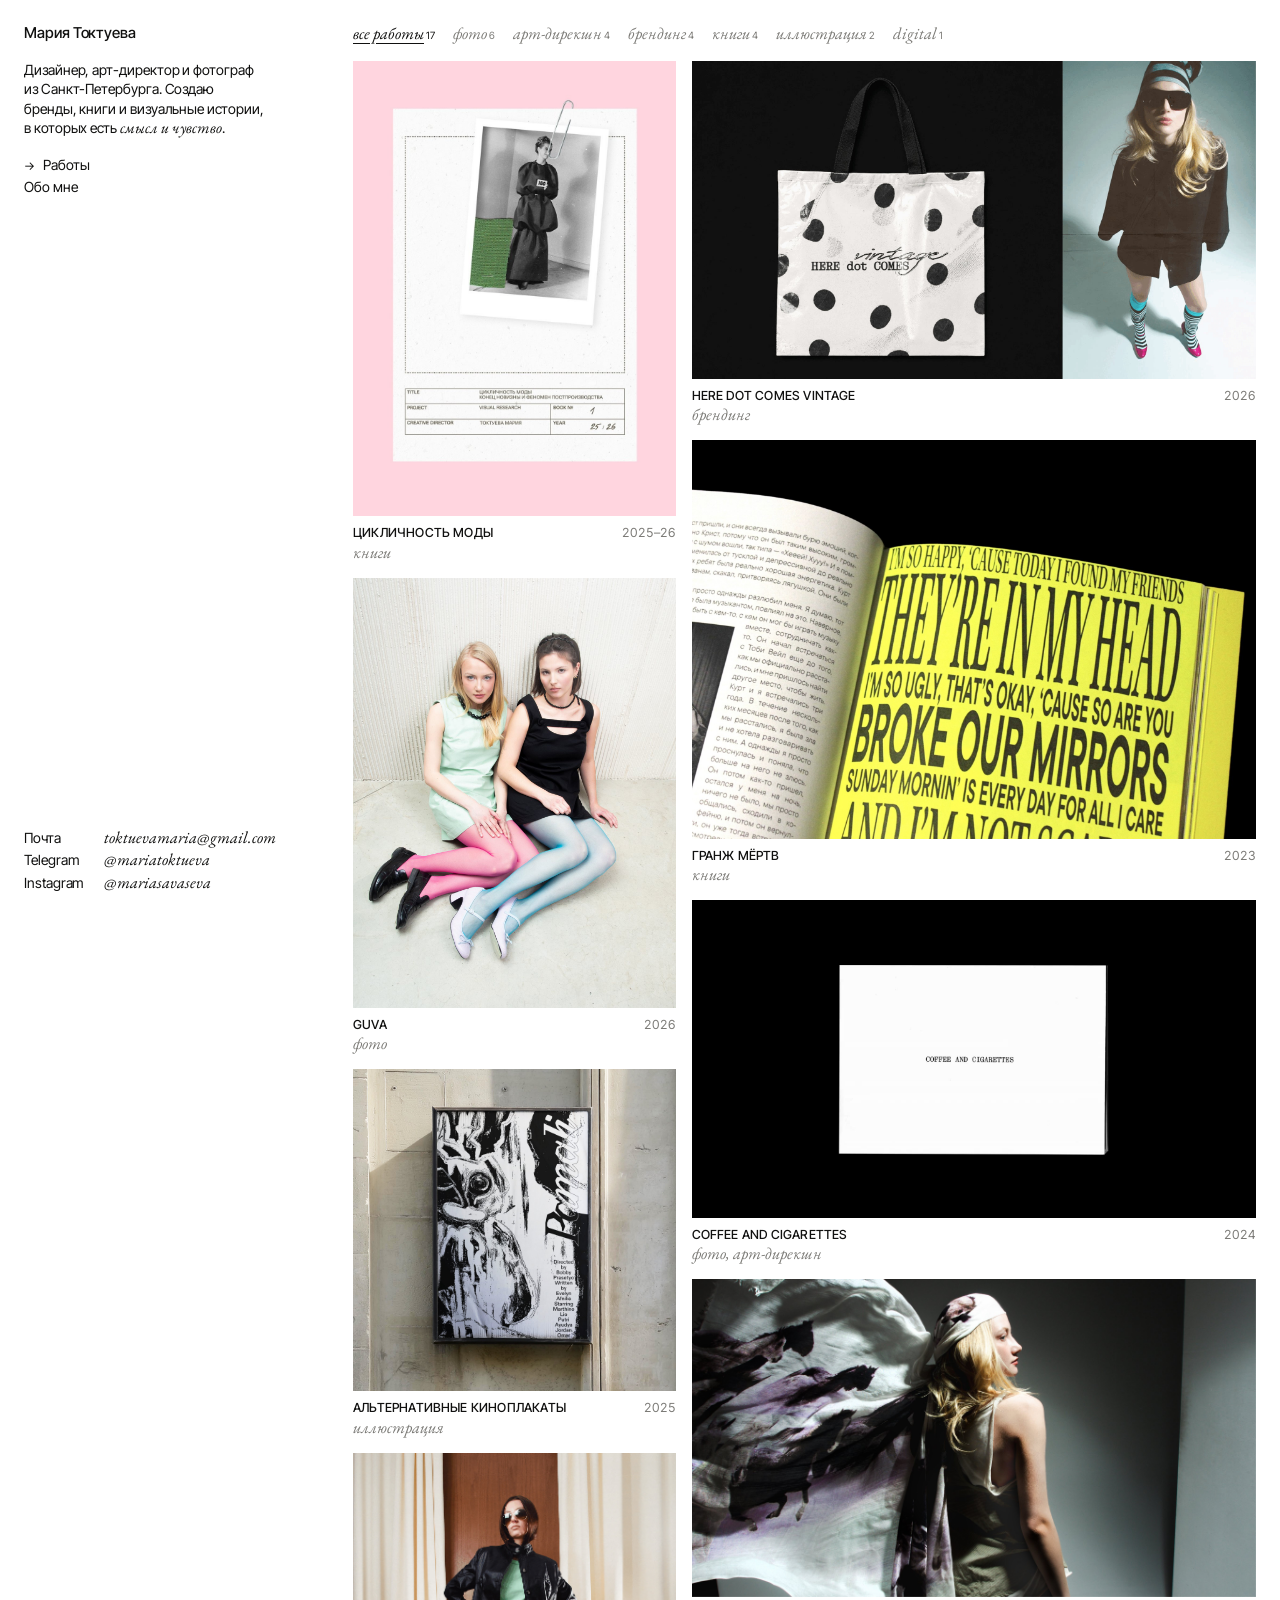
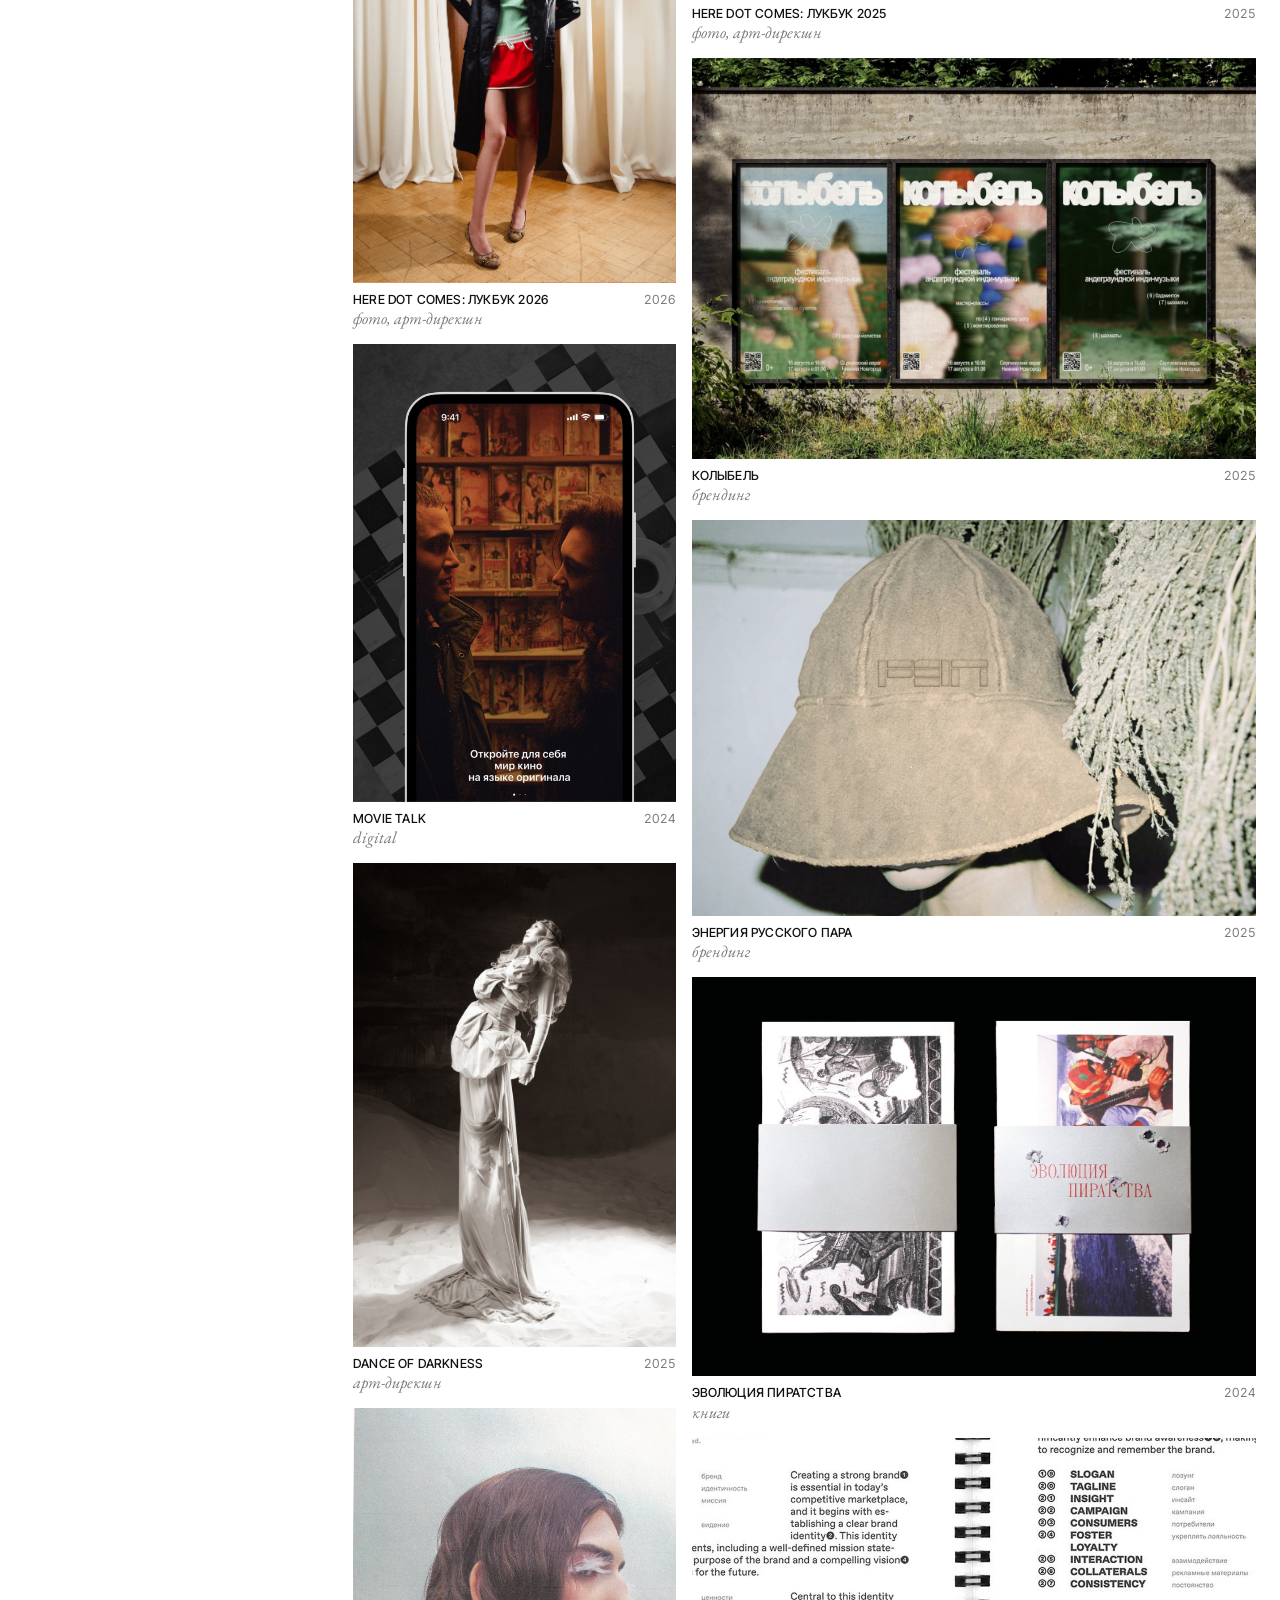
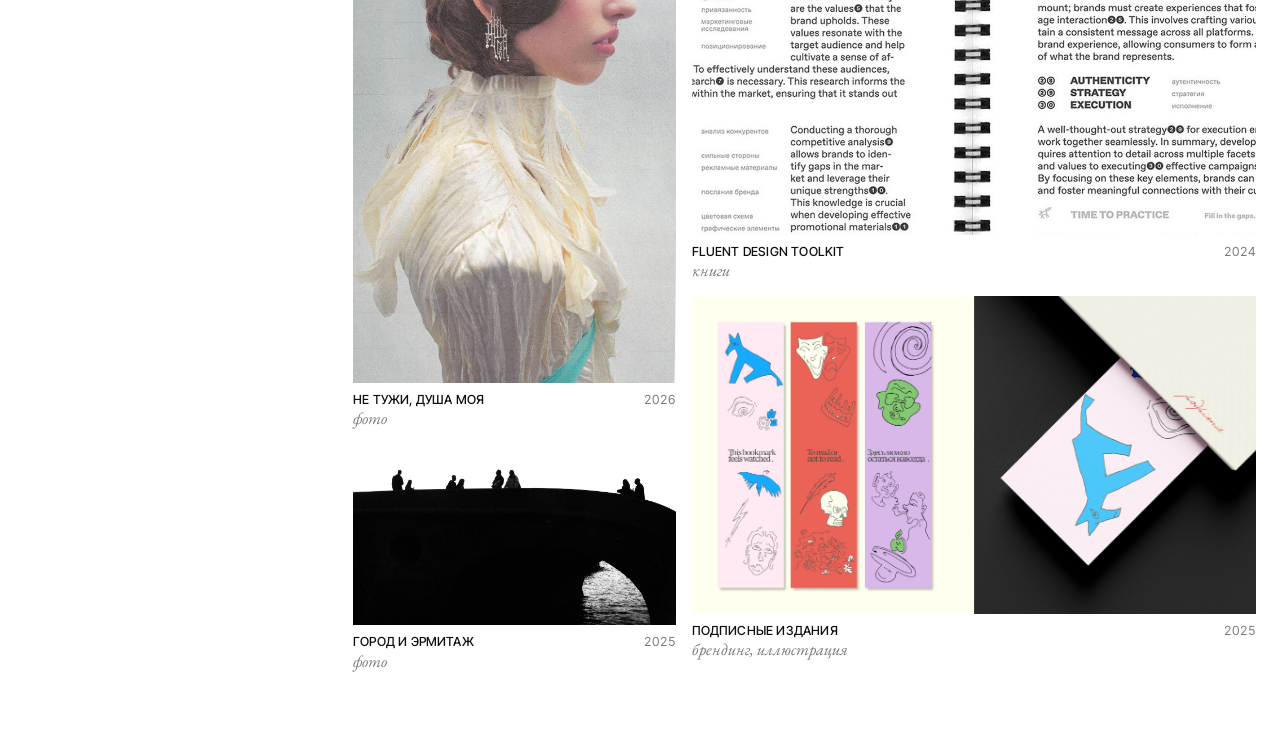
==== index.html @ 739973c0 "Портфолио: первая версия сайта Co-Authored-By: Claude Opus 5.5 <noreply@anthropic.com> Claude-Sessio" ====
<!doctype html>
<html lang="ru">
<head>
<meta charset="utf-8">
<meta name="viewport" content="width=device-width,initial-scale=1,viewport-fit=cover">
<title>Мария Токтуева</title>
<meta name="description" content="Мария Токтуева — графический дизайнер из Санкт-Петербурга. Айдентика, вёрстка книг, арт-дирекшн съёмок и фотография.">
<meta property="og:type" content="website">
<meta property="og:title" content="Мария Токтуева — графический дизайнер">
<meta property="og:description" content="Мария Токтуева — графический дизайнер из Санкт-Петербурга. Айдентика, вёрстка книг, арт-дирекшн съёмок и фотография.">
<meta property="og:image" content="https://toktuevamaria.github.io/og.jpg">
<meta name="twitter:card" content="summary_large_image">
<link rel="icon" href="favicon.svg" type="image/svg+xml">
<link rel="stylesheet" href="styles.css">
</head>
<body>
<div class="wrap" id="app"></div>
<div class="lb" id="lb" hidden role="dialog" aria-modal="true" aria-label="Просмотр изображения">
  <div class="lb-bar"><span class="it muted" id="lb-count"></span><button type="button" id="lb-close">Закрыть</button></div>
  <div class="lb-stage">
    <button type="button" class="nav-btn prev" id="lb-prev" aria-label="Предыдущее изображение">←</button>
    <div id="lb-img"></div>
    <button type="button" class="nav-btn next" id="lb-next" aria-label="Следующее изображение">→</button>
  </div>
</div>
<script src="data/projects.js"></script>
<script src="data/about.js"></script>
<script src="data/layout.js"></script>
<script src="app.js"></script>
</body>
</html>
---- styles.css ----
/* Шрифты */
@font-face{font-family:"Inter Tight";src:url(fonts/InterTight.woff) format("woff");font-weight:100 900;font-style:normal;font-display:swap}
@font-face{font-family:"EB Garamond";src:url(fonts/EBGaramond-Italic.woff) format("woff");font-weight:400 800;font-style:italic;font-display:swap}
[hidden]{display:none!important}

/* Three columns. Left = full-height sticky column: name, bio, nav at the top, contacts at the bottom. Centre + right = all projects with filters.
   About page holds the photo, full bio, directions, education, tools and CV. Light-only by design: white page like the references. */
:root{
  --bg:#ffffff;
  --fg:#111110;
  --muted:#7b7a76;
  --line:#e6e5e1;
  --ph-photo:#ecebe7;
  --ph-design:#e9eaeb;
  --ph-ink:#a9a8a3;
  --sans:"Inter Tight", "Helvetica Neue", Arial, system-ui, sans-serif;
  --serif:"EB Garamond", Georgia, "Times New Roman", serif;
  --t-body:14px;
  --t-label:16.5px;
  --t-title:40px;
  --gap:16px;
  color-scheme: light;
}
*{box-sizing:border-box}
@media (prefers-reduced-motion:reduce){*{transition:none!important}}
body{background:var(--bg);color:var(--fg);font-family:var(--sans);font-size:var(--t-body);line-height:1.38;letter-spacing:-.005em;
  padding-left:max(16px, env(safe-area-inset-left, 0px));padding-right:max(16px, env(safe-area-inset-right, 0px));padding-block:16px 64px}
a{color:inherit;text-decoration:none}
a:focus-visible,button:focus-visible{outline:2px solid var(--fg);outline-offset:3px}
p{margin:0}
.it{font-family:var(--serif);font-style:italic;font-weight:400;font-size:var(--t-label);letter-spacing:0;line-height:1.15}
.muted{color:var(--muted)}
.lab{display:block;margin-bottom:5px}
ul.plain{list-style:none;margin:0;padding:0;display:flex;flex-direction:column;gap:1px}
.todo{color:var(--muted)}
.wrap{max-width:1680px;margin:0 auto}

/* ---------- placeholder image ---------- */
.ph{position:relative;width:100%;max-width:100%;background:var(--ph-photo);display:grid;place-items:center;overflow:hidden}
.ph.d{background:var(--ph-design)}
.ph span{font-family:var(--serif);font-style:italic;font-size:15px;color:var(--ph-ink);text-align:center;padding:8px}

/* ---------- shared pieces ---------- */
.contacts{display:flex;flex-direction:column;gap:3px}
.contacts .row{display:flex;gap:8px;align-items:baseline;flex-wrap:wrap}
.contacts .k{width:72px;flex:none}
.contacts a:hover .it{text-decoration:underline;text-underline-offset:3px;text-decoration-thickness:1px}
.nav{display:flex;flex-direction:column;gap:2px}
.nav a{display:flex;gap:8px;align-items:baseline;width:max-content}
.nav a[aria-current=page]::before{content:"→";font-size:12px}
.nav a:not([aria-current=page]):hover{color:var(--muted)}
.proto{font-size:12px;color:var(--muted);max-width:30ch}

.filters{display:flex;flex-wrap:wrap;gap:4px 18px;margin:0 0 18px;padding:0;list-style:none}
.filters button{font:inherit;background:none;border:0;padding:0;color:var(--muted);cursor:pointer;display:inline-flex;align-items:baseline;gap:2px}
.filters sup{font-family:var(--sans);font-size:10px;vertical-align:super;line-height:0}
.filters button:hover,.filters button[aria-pressed=true]{color:var(--fg)}
.filters button[aria-pressed=true] .it{text-decoration:underline;text-underline-offset:4px;text-decoration-thickness:1px}

.cols{display:grid;grid-template-columns:repeat(var(--n,2),minmax(0,1fr));gap:var(--gap)}
.col{display:flex;flex-direction:column;gap:var(--gap);min-width:0}
.cols.va{grid-template-columns:minmax(0,4fr) minmax(0,7fr)}
.cols.va .img{object-fit:cover}
.lay{display:flex;flex-wrap:wrap;align-items:baseline;gap:4px 14px;margin:0 0 14px;font-size:12px}
.lay button{font:inherit;background:none;border:0;padding:0;color:var(--muted);cursor:pointer}
.lay button[aria-pressed="true"]{color:var(--fg);text-decoration:underline;text-underline-offset:3px}
.card{display:block;min-width:0}
.card .ph{transition:opacity .25s}
.card:hover .ph{opacity:.82}
.cap{display:flex;justify-content:space-between;gap:12px;margin-top:8px;align-items:baseline}
.cap .t{font-size:12.5px;font-weight:500;text-transform:uppercase;letter-spacing:.015em}
.cap .y{font-size:12.5px;color:var(--muted);font-variant-numeric:tabular-nums}
.card .m{display:block;color:var(--muted);margin-top:1px}

/* ---------- layout A ---------- */
.frame{display:grid;grid-template-columns:minmax(240px,1fr) minmax(0,3fr);gap:var(--gap) 28px}
.side{position:sticky;top:calc(16px + env(safe-area-inset-top, 0px));align-self:start;
  height:calc(100vh - 32px - env(safe-area-inset-top, 0px) - env(safe-area-inset-bottom, 0px));
  display:flex;flex-direction:column;justify-content:space-between;gap:28px;min-width:0;overflow-y:auto;scrollbar-width:none}
.side::-webkit-scrollbar{display:none}
.side .blk{display:flex;flex-direction:column;gap:18px}
.side .name{font-size:15px;font-weight:500;line-height:1.2}
.side .bio{max-width:30ch}
.side .bio .it{font-size:1.14em}
.cv{display:inline-flex;gap:8px;align-items:baseline;padding:8px 16px;border:1px solid var(--fg);border-radius:999px;width:max-content;margin-top:8px}
.cv:hover{background:var(--fg);color:var(--bg)}
.content{min-width:0}

/* ---------- project page (both layouts) ---------- */
.p-head{display:flex;flex-direction:column;gap:18px}
.back{display:inline-flex;gap:6px;width:max-content}
.back:hover{color:var(--muted)}
.p-title{font-size:var(--t-title);line-height:1;letter-spacing:-.03em;font-weight:400;margin:0;text-wrap:balance}
.meta{display:grid;grid-template-columns:minmax(72px,max-content) 1fr;gap:3px 8px;margin:0}
.meta dt{color:var(--muted)}
.meta dd{margin:0}
.p-text{display:flex;flex-direction:column;gap:10px;max-width:34ch}
.gallery{display:grid;grid-template-columns:repeat(2,minmax(0,1fr));gap:var(--gap)}
.gallery .full{grid-column:1/-1}
.gallery button{all:unset;cursor:zoom-in;display:block;min-width:0}
.gallery button:focus-visible{outline:2px solid var(--fg);outline-offset:3px}
.step{grid-column:1/-1;display:grid;grid-template-columns:minmax(0,1fr) minmax(0,1fr);gap:var(--gap);padding-block:26px 6px;border-top:1px solid var(--line);margin-top:10px}
.step h3{margin:0;font-weight:400}
.step p{max-width:52ch}
.pager{display:flex;justify-content:space-between;gap:16px;margin-top:48px;padding-top:14px;border-top:1px solid var(--line)}
.pager a{display:flex;flex-direction:column;gap:2px;min-width:0}
.pager a:last-child{text-align:right;align-items:flex-end}
.pager a:hover .t{color:var(--muted)}
.pager .t{font-size:12.5px;font-weight:500;text-transform:uppercase;letter-spacing:.015em}
.p-foot{color:var(--muted);font-variant-numeric:tabular-nums}

/* ---------- real media ---------- */
.card .img{display:block;width:100%;height:auto;max-width:100%;background:var(--ph-photo)}
.card:hover .img{opacity:.82}
.card .img{transition:opacity .25s}
.media{display:block;width:100%;height:auto;max-width:100%;background:#000}
.p-sub{margin-top:-8px;max-width:28ch}
.toc{grid-column:1/-1;display:grid;grid-template-columns:minmax(0,1fr) minmax(0,1fr);gap:var(--gap);padding-block:34px 30px}
.toc ol{list-style:none;margin:0;padding:0;display:grid;grid-template-columns:3.2em 1fr;gap:3px 10px;font-family:var(--serif);font-size:17px;line-height:1.25}
.toc .n{color:var(--muted);font-variant-numeric:oldstyle-nums}
.toc .ch{font-family:var(--sans);font-size:14px;font-weight:500;text-transform:uppercase;letter-spacing:.015em;padding-top:10px}
.toc .ch.first{padding-top:0}
.toc .n.ch{color:var(--fg)}
.lb-media{display:block;width:100%;height:auto}
@media (max-width:900px){.toc{grid-template-columns:1fr}}

/* ---------- project page, Varvara-style: header on top, free composition on a 12-col grid ---------- */
html{overflow-x:clip}
.ptop{display:flex;justify-content:space-between;align-items:baseline;gap:16px 28px;flex-wrap:wrap}
.ptop .l,.ptop .r{display:flex;gap:6px 22px;align-items:baseline;flex-wrap:wrap}
.ptop .name{font-weight:500}
.ptop a:hover{color:var(--muted)}
.phead{display:grid;grid-template-columns:repeat(12,minmax(0,1fr));gap:28px var(--gap);margin:clamp(48px,8vw,120px) 0 clamp(40px,6vw,88px)}
.phead .ttl{grid-column:1/span 5;display:flex;flex-direction:column;gap:14px}
.phead h1{font-size:clamp(34px,4.4vw,64px);line-height:.95;letter-spacing:-.035em;font-weight:400;margin:0;text-wrap:balance}
.phead .sub{font-size:clamp(17px,1.5vw,21px);max-width:24ch}
.phead .meta{margin-top:10px}
.phead .desc{grid-column:7/span 5;display:flex;flex-direction:column;gap:12px;font-size:16px;line-height:1.42;max-width:46ch}
.comp{--rg:var(--gap);display:grid;grid-template-columns:repeat(12,minmax(0,1fr));column-gap:var(--gap);row-gap:var(--rg);align-items:start}
.comp > *{min-width:0}
.comp .tight{margin-top:calc(28px - var(--rg))}
.comp .end{align-self:end}
.comp .center{align-self:center}
.comp button{all:unset;cursor:zoom-in;display:block;min-width:0}
.comp button:focus-visible{outline:2px solid var(--fg);outline-offset:3px}
.paper .media{background:var(--bg);box-shadow:0 0 0 1px rgba(17,17,16,.07),0 26px 50px -30px rgba(17,17,16,.45)}
.bleed{grid-column:1/-1;width:100vw;margin-left:calc(50% - 50vw)}
.comp .ctoc{display:grid;grid-template-columns:repeat(12,minmax(0,1fr));column-gap:var(--gap);padding-block:clamp(40px,6vw,88px) clamp(24px,3vw,40px)}
.comp .ctoc .lab2{grid-column:1/span 4;display:flex;flex-direction:column;gap:4px}
.comp .ctoc ol{grid-column:5/span 7}
.quote,.chap{padding-block:clamp(48px,7vw,110px) clamp(24px,3vw,40px)}
.comp .ctoc ol{list-style:none;margin:0;padding:0;display:grid;grid-template-columns:3.4em 1fr;gap:3px 10px;font-family:var(--serif);font-size:17px;line-height:1.25}
.quote{grid-column:1/-1;margin:0;font-size:clamp(30px,5vw,80px);line-height:1;letter-spacing:-.035em;font-weight:400;text-wrap:balance}
.quote .it{font-size:1.06em;letter-spacing:-.01em}
.quote .quote-src{display:block;margin-top:18px;font-size:clamp(16px,1.4vw,20px);letter-spacing:0;color:var(--muted)}
.chap{grid-column:1/-1;display:grid;grid-template-columns:repeat(12,minmax(0,1fr));column-gap:var(--gap);row-gap:10px;align-items:baseline}
.chap::before{content:"";grid-column:1/-1;border-top:1px solid var(--line);margin-bottom:6px}
.chap .num{grid-column:1/span 2;font-size:clamp(28px,3vw,44px);line-height:1}
.chap h2{grid-column:3/span 6;margin:0;font-size:clamp(22px,2.2vw,34px);line-height:1.05;letter-spacing:-.025em;font-weight:400;text-wrap:balance}
.chap .subs{grid-column:10/span 3;color:var(--muted)}
.chap.plain h2{grid-column:1/span 6}
.chap .ctext{grid-column:7/span 5;display:flex;flex-direction:column;gap:10px;font-size:16px;line-height:1.42;letter-spacing:-.005em;max-width:46ch}
.flip{grid-column:1/-1;display:flex;flex-direction:column;gap:12px;outline:none}
.flip-stage{position:relative;background:var(--ph-photo);display:grid;place-items:center;padding:clamp(16px,4vw,56px);user-select:none}
.flip-stage img{display:block;width:auto;height:auto;max-width:100%;max-height:min(78vh,1000px);box-shadow:0 1px 0 rgba(17,17,16,.06),0 22px 44px -26px rgba(17,17,16,.5)}
.flip-hit{position:absolute;top:0;bottom:0;width:50%;background:none;border:0;padding:0;cursor:pointer}
.flip-hit.prev{left:0;cursor:w-resize}.flip-hit.next{right:0;cursor:e-resize}
.flip-hit:focus-visible{outline:2px solid var(--fg);outline-offset:-4px}
.flip-bar{display:flex;justify-content:space-between;align-items:baseline;gap:16px}
.flip-bar .arrows{display:flex;gap:18px}
.flip-bar button{font:inherit;background:none;border:0;padding:0;cursor:pointer;color:var(--fg)}
.flip-bar button:disabled{color:var(--muted);cursor:default}
.flip-count{font-variant-numeric:tabular-nums;color:var(--muted)}
.flip-strip{display:flex;gap:8px;overflow-x:auto;padding-bottom:6px;scrollbar-width:thin}
.flip-strip button{flex:none;width:auto;background:none;border:0;padding:0;cursor:pointer;display:flex;flex-direction:column;gap:4px;color:var(--muted);text-align:left}
.flip-strip img{display:block;height:clamp(70px,7vw,100px);width:auto;opacity:.55;transition:opacity .2s;outline:1px solid var(--line)}
.flip-strip button:hover img,.flip-strip button[aria-current=true] img{opacity:1}
.flip-strip button[aria-current=true]{color:var(--fg)}
.flip-strip button[aria-current=true] img{outline:1px solid var(--fg)}
.flip-strip span{font-size:12px;font-variant-numeric:tabular-nums}
:root{--spread-bg:#0c0c0c}
.spread{background:var(--spread-bg);aspect-ratio:1800/1270;display:grid;place-items:center}
.spread > button{width:80%}
.vswitch{position:fixed;right:calc(16px + env(safe-area-inset-right, 0px));bottom:calc(16px + env(safe-area-inset-bottom, 0px));z-index:40;display:flex;gap:2px;padding:3px;background:var(--fg);border-radius:999px;box-shadow:0 4px 18px rgba(0,0,0,.14)}
.vswitch button{font:inherit;font-size:12.5px;border:0;background:none;color:var(--bg);padding:6px 12px;border-radius:999px;cursor:pointer;opacity:.65}
.vswitch button[aria-pressed=true]{background:var(--bg);color:var(--fg);opacity:1}
.pp{grid-column:1/-1;display:grid;grid-template-columns:5fr 7fr;gap:var(--gap)}
.pp > div{min-width:0}
@media (min-width:761px){
  .pp .mk{position:relative;overflow:hidden}
  .pp .mk > button{position:absolute;inset:0}
  .pp .mk .media{height:100%;aspect-ratio:auto!important;object-fit:cover}
}
@media (max-width:760px){.pp{grid-template-columns:1fr}}
.erow{grid-column:1/-1;display:flex;gap:var(--gap);align-items:flex-start}
.erow > div{min-width:0}
.erow.join{gap:0}
@media (max-width:760px){.erow{flex-direction:column}.erow > div{flex:none!important;width:100%}.erow.join{flex-direction:row}.erow.join > div{flex:1 1 0!important;width:auto}}
.scr{grid-column:1/-1;display:grid;grid-template-columns:repeat(var(--c,5),minmax(0,1fr));gap:var(--gap)}
.scr .media{background:transparent}
.vs{grid-column:1/-1;display:grid;grid-template-columns:minmax(0,1fr) minmax(0,2fr);gap:var(--gap);align-items:center}
.vs.r{grid-template-columns:minmax(0,2fr) minmax(0,1fr)}.vs.r .vs-v{order:2}
.vs-g{display:flex;flex-wrap:wrap;justify-content:center;gap:var(--gap)}.vs-g > div{width:calc((100% - 2*var(--gap))/3)}
.vs.v4{grid-template-columns:minmax(0,3fr) minmax(0,4fr)}.vs.v4.r{grid-template-columns:minmax(0,4fr) minmax(0,3fr)}.vs-g.n4 > div{width:calc((100% - var(--gap))/2)}
.vs .media,.phone .media{background:transparent}
.vs.hd{border-top:1px solid var(--line);padding-top:16px;margin-top:clamp(48px,7vw,110px)}
.vs-r{display:flex;flex-direction:column;justify-content:space-between;gap:28px;min-width:0;align-self:stretch}
.vs-t h2{margin:0 0 14px;font-size:clamp(22px,2.2vw,34px);line-height:1.05;letter-spacing:-.025em;font-weight:400}
.vs-t .ctext{display:flex;flex-direction:column;gap:10px;font-size:16px;line-height:1.42;max-width:46ch}
.vs-t .ctext p{margin:0}
@media (max-width:760px){.vs,.vs.r{grid-template-columns:1fr}.vs.r .vs-v{order:0}.vs-v{width:72%;margin:0 auto}.vs-g > div{width:calc((100% - var(--gap))/2)}.vs.v4,.vs.v4.r{grid-template-columns:1fr}}
@media (max-width:760px){.scr{grid-template-columns:repeat(2,minmax(0,1fr))}}
.trio{grid-column:1/-1;display:grid;grid-template-columns:repeat(12,minmax(0,1fr));column-gap:var(--gap)}
.trio figure{margin:0;display:flex;flex-direction:column;gap:8px}
.trio figure:nth-child(1){grid-column:2/span 3}
.trio figure:nth-child(2){grid-column:6/span 3;margin-top:clamp(40px,8vw,120px)}
.trio figure:nth-child(3){grid-column:10/span 3}
.trio figcaption{color:var(--muted)}
.pnav{margin-top:clamp(80px,10vw,160px)}
@media (max-width:760px){
  .phead .ttl,.phead .desc{grid-column:1/-1}
  .comp > *:not(.bleed):not(.trio){grid-column:1/-1!important}
  .comp .tight{margin-top:calc(16px - var(--rg))}
  .trio{column-gap:10px}
  .trio figure:nth-child(1){grid-column:1/span 4}
  .trio figure:nth-child(2){grid-column:5/span 4;margin-top:32px}
  .trio figure:nth-child(3){grid-column:9/span 4}
  .quote{font-size:30px}
  .chap .num{grid-column:1/span 2}
  .chap h2{grid-column:3/-1}
  .chap .subs{grid-column:3/-1}
  .comp .ctoc .lab2,.comp .ctoc ol{grid-column:1/-1}
  .chap.plain h2,.chap .ctext{grid-column:1/-1}
  .comp .ctoc ol{margin-top:14px}
}

/* ---------- about ---------- */
.about{display:grid;grid-template-columns:minmax(0,1fr) minmax(0,1fr);gap:var(--gap) 28px;align-items:start}
.me{display:block;width:100%;height:auto}
.long{display:flex;flex-direction:column;gap:12px;max-width:none;font-size:16px;line-height:1.4}
.long .it{font-size:1.12em}
.facts2{grid-column:1/-1;display:grid;grid-template-columns:repeat(4,minmax(0,1fr));align-items:start;gap:26px 28px;padding-top:22px;border-top:1px solid var(--line)}

/* ---------- lightbox ---------- */
.lb{position:fixed;inset:0;background:var(--bg);z-index:50;display:grid;grid-template-rows:auto 1fr;padding-top:calc(14px + env(safe-area-inset-top, 0px));padding-bottom:calc(14px + env(safe-area-inset-bottom, 0px));padding-left:max(16px, env(safe-area-inset-left, 0px));padding-right:max(16px, env(safe-area-inset-right, 0px))}
.lb-bar{display:flex;justify-content:space-between;align-items:baseline}
.lb-bar button{font:inherit;background:none;border:0;padding:4px 0;cursor:pointer;color:var(--fg)}
.lb-stage{display:grid;grid-template-columns:1fr auto 1fr;align-items:center;min-height:0}
.lb-stage .nav-btn{font:inherit;background:none;border:0;cursor:pointer;height:100%;color:var(--muted);font-size:20px;width:100%}
.lb-stage .nav-btn:hover{color:var(--fg)}
.lb-stage .prev{text-align:left;cursor:w-resize}
.lb-stage .next{text-align:right;cursor:e-resize}

@media (max-width:1100px){
  .facts2{grid-template-columns:repeat(2,minmax(0,1fr))}
}
@media (max-width:900px){
  .frame{grid-template-columns:1fr}
  .side{position:static;height:auto;overflow:visible;gap:22px}
  .about{grid-template-columns:1fr}
  .step{grid-template-columns:1fr}
  .cols{--n:2!important}
  :root{--t-title:32px}
}
@media (max-width:560px){
  .cols{--n:1!important}
  .gallery{grid-template-columns:1fr}
  .filters{flex-wrap:nowrap;overflow-x:auto;padding-bottom:4px;scrollbar-width:none}
  .filters li{flex:none}
  .facts2{grid-template-columns:1fr}
}
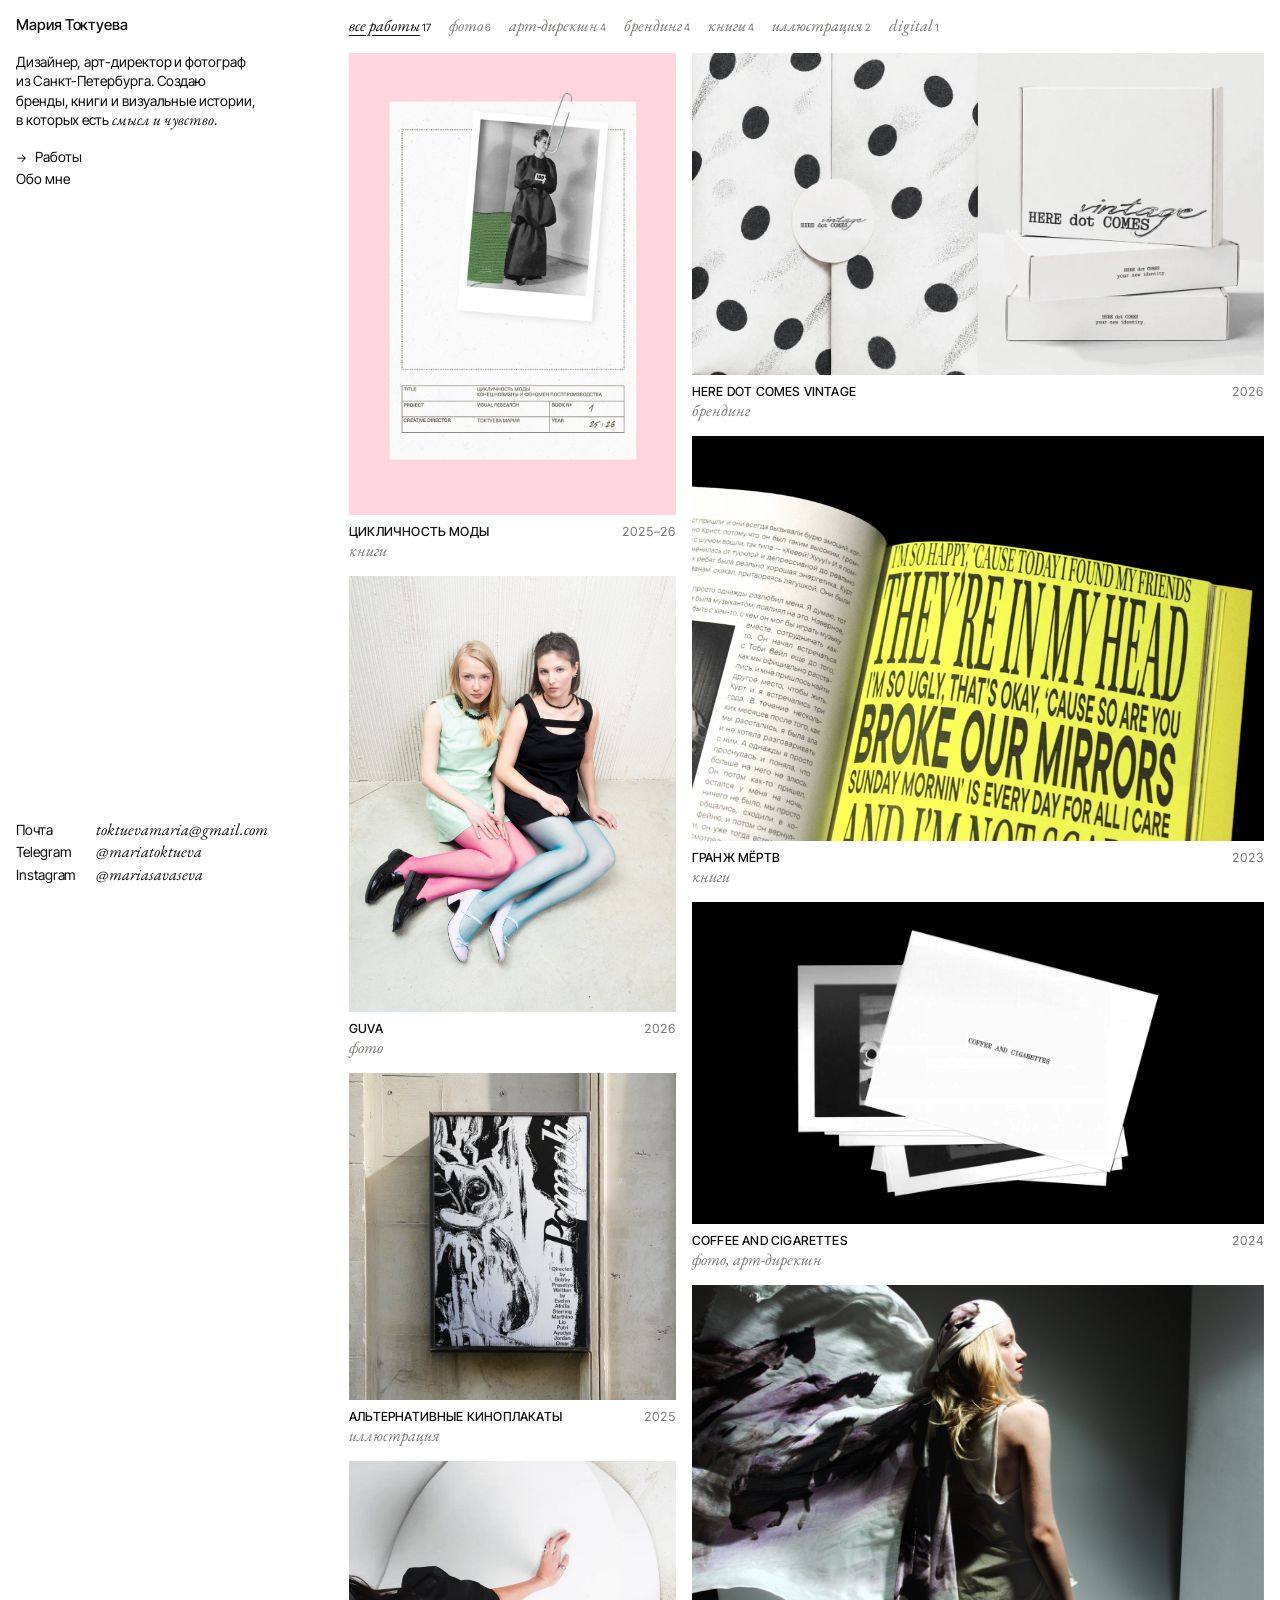
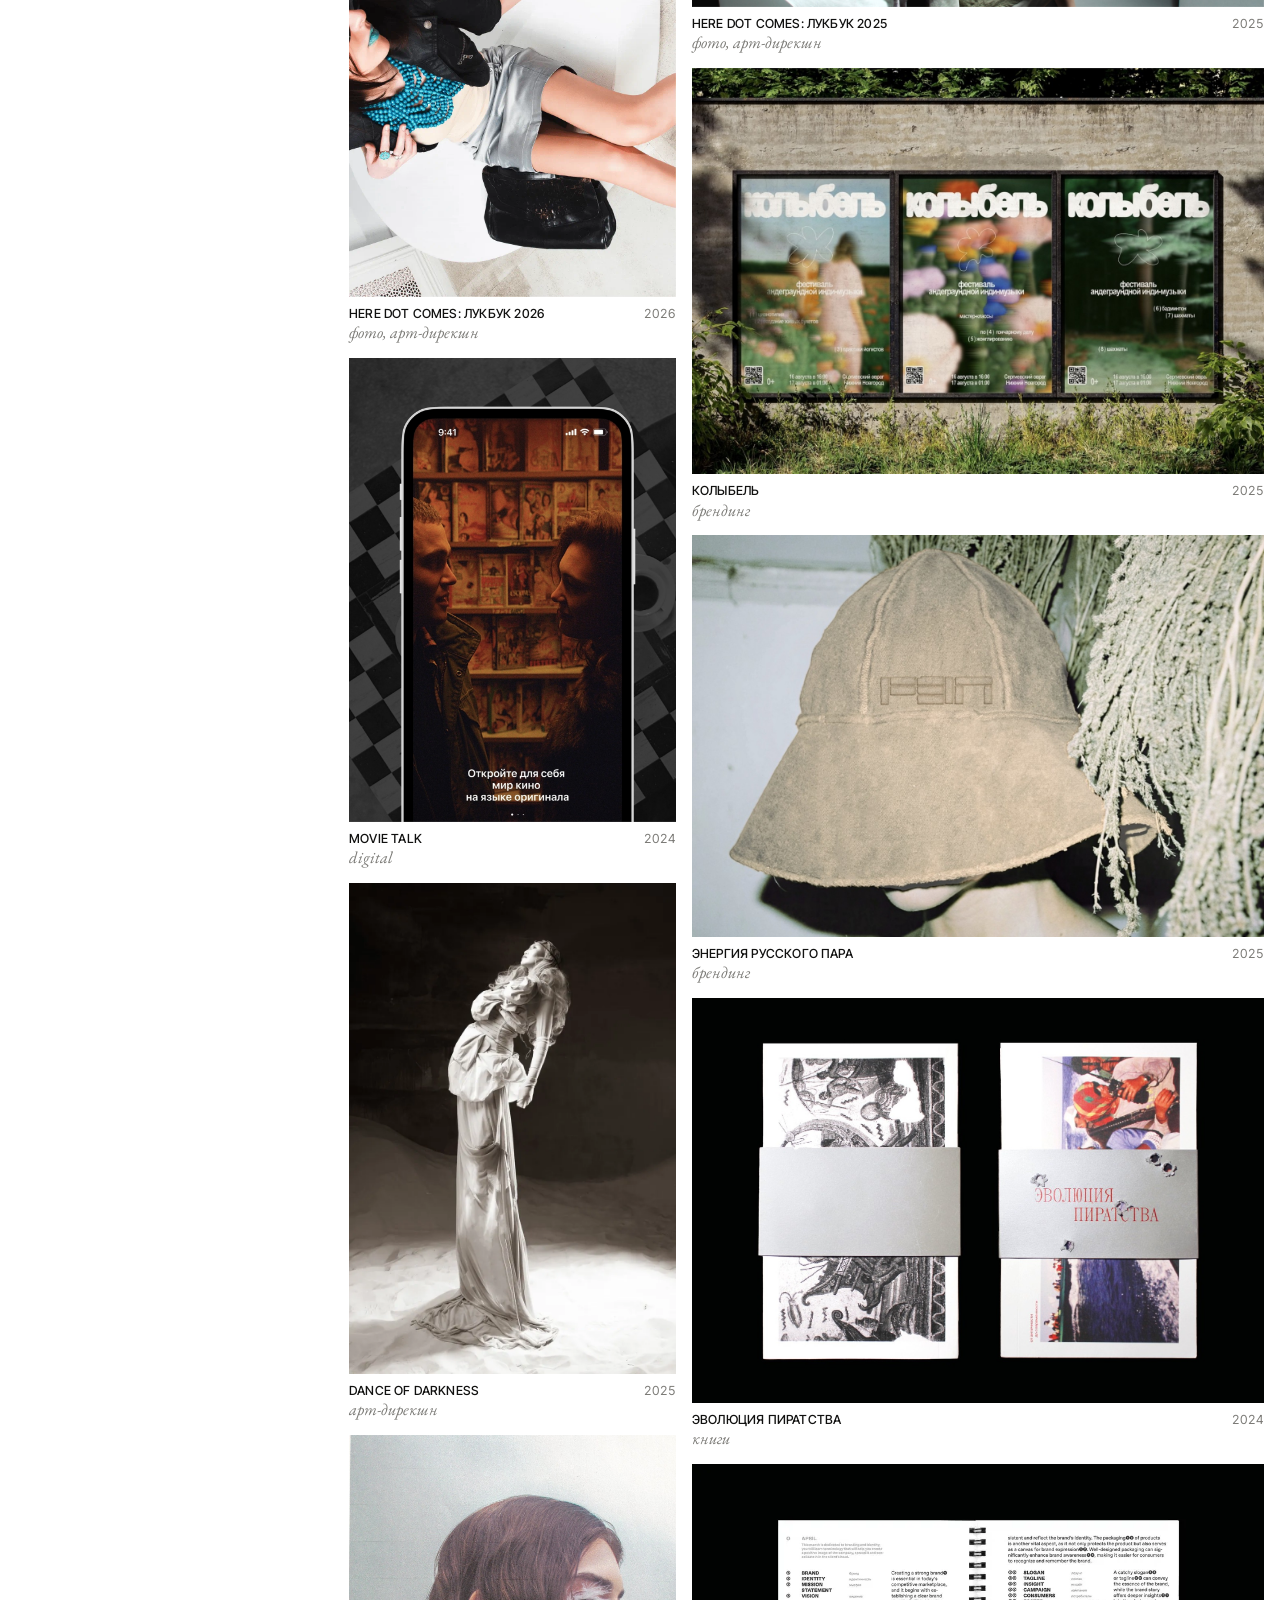
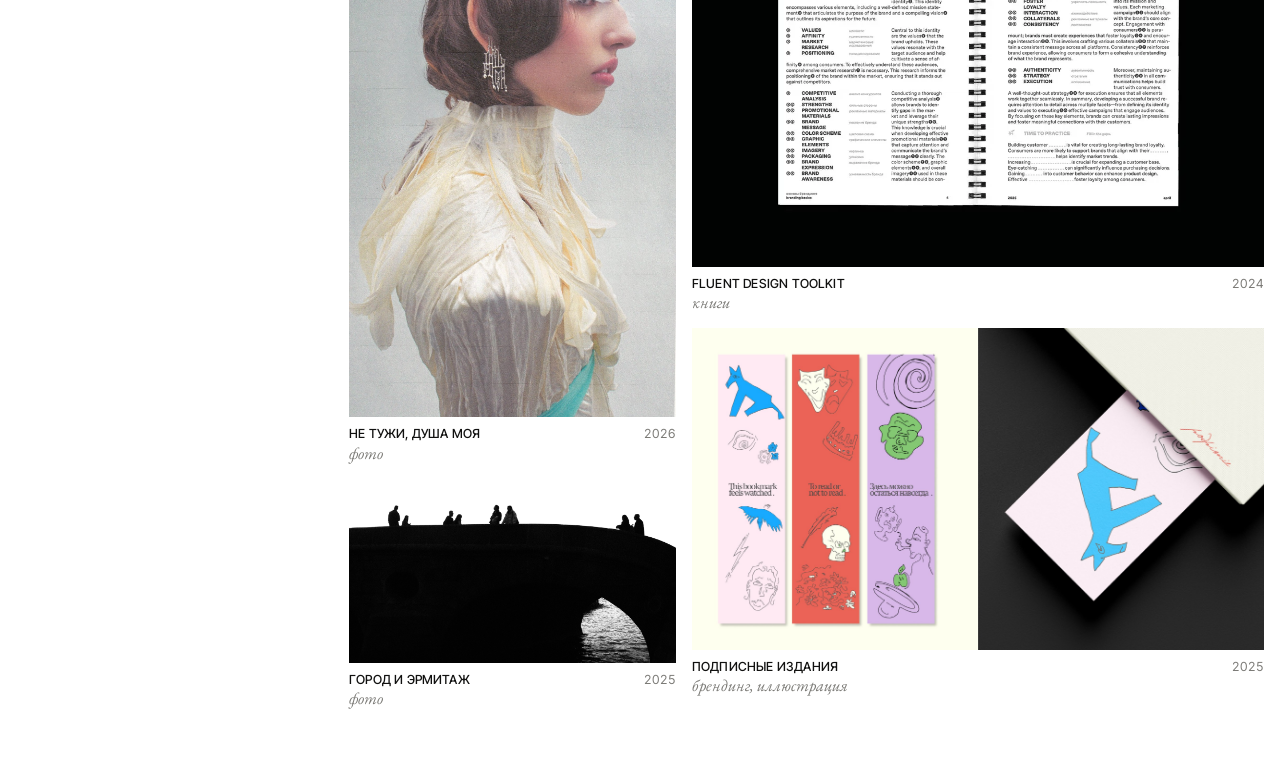
==== commit 2b8fdccb: "Обложки-гифки: анимированный WebP вместо видео (Safari больше не показывает play) Co-Authored-By: Cl" ====
--- a/index.html
+++ b/index.html
@@ -11,7 +11,7 @@
 <meta property="og:image" content="https://toktuevamaria.github.io/og.jpg">
 <meta name="twitter:card" content="summary_large_image">
 <link rel="icon" href="favicon.svg" type="image/svg+xml">
-<link rel="stylesheet" href="styles.css">
+<link rel="stylesheet" href="styles.css?v=2">
 </head>
 <body>
 <div class="wrap" id="app"></div>
@@ -26,6 +26,6 @@
 <script src="data/projects.js"></script>
 <script src="data/about.js"></script>
 <script src="data/layout.js"></script>
-<script src="app.js"></script>
+<script src="app.js?v=2"></script>
 </body>
 </html>
--- a/styles.css
+++ b/styles.css
@@ -23,7 +23,7 @@
 }
 *{box-sizing:border-box}
 @media (prefers-reduced-motion:reduce){*{transition:none!important}}
-body{background:var(--bg);color:var(--fg);font-family:var(--sans);font-size:var(--t-body);line-height:1.38;letter-spacing:-.005em;
+body{margin:0;background:var(--bg);color:var(--fg);font-family:var(--sans);font-size:var(--t-body);line-height:1.38;letter-spacing:-.005em;
   padding-left:max(16px, env(safe-area-inset-left, 0px));padding-right:max(16px, env(safe-area-inset-right, 0px));padding-block:16px 64px}
 a{color:inherit;text-decoration:none}
 a:focus-visible,button:focus-visible{outline:2px solid var(--fg);outline-offset:3px}
@@ -160,6 +160,12 @@
 .chap .subs{grid-column:10/span 3;color:var(--muted)}
 .chap.plain h2{grid-column:1/span 6}
 .chap .ctext{grid-column:7/span 5;display:flex;flex-direction:column;gap:10px;font-size:16px;line-height:1.42;letter-spacing:-.005em;max-width:46ch}
+
+/* Правый текстовый блок начинается на уровне верха строчных букв заголовка (x-height), а не заглавных.
+   Метрики Inter Tight: x-height .547em, cap-height .734em, ascent .969em, descent .241em. */
+.phead .desc{margin-top:calc(clamp(34px,4.4vw,64px) * .2921 - 5.43px)}
+.chap .ctext{align-self:start;margin-top:calc(clamp(22px,2.2vw,34px) * .3421 - 5.43px)}
+@media (max-width:760px){.phead .desc,.chap .ctext{margin-top:0}}
 .flip{grid-column:1/-1;display:flex;flex-direction:column;gap:12px;outline:none}
 .flip-stage{position:relative;background:var(--ph-photo);display:grid;place-items:center;padding:clamp(16px,4vw,56px);user-select:none}
 .flip-stage img{display:block;width:auto;height:auto;max-width:100%;max-height:min(78vh,1000px);box-shadow:0 1px 0 rgba(17,17,16,.06),0 22px 44px -26px rgba(17,17,16,.5)}
@@ -241,6 +247,14 @@
 .long .it{font-size:1.12em}
 .facts2{grid-column:1/-1;display:grid;grid-template-columns:repeat(4,minmax(0,1fr));align-items:start;gap:26px 28px;padding-top:22px;border-top:1px solid var(--line)}
 
+/* «Обо мне» на компьютере: страница ровно в высоту экрана, нижний блок прижат к низу, фото подстраивается */
+@media (min-width:1101px) and (min-height:640px){
+  body:has(.about){padding-bottom:16px}
+  .about{height:calc(100vh - 32px - env(safe-area-inset-top, 0px) - env(safe-area-inset-bottom, 0px));height:calc(100dvh - 32px - env(safe-area-inset-top, 0px) - env(safe-area-inset-bottom, 0px));grid-template-rows:minmax(0,1fr) auto}
+  .about .me{height:100%;width:100%;aspect-ratio:auto!important;object-fit:cover;object-position:50% 35%}
+  .about .long{max-height:100%;overflow-y:auto;scrollbar-width:thin}
+}
+
 /* ---------- lightbox ---------- */
 .lb{position:fixed;inset:0;background:var(--bg);z-index:50;display:grid;grid-template-rows:auto 1fr;padding-top:calc(14px + env(safe-area-inset-top, 0px));padding-bottom:calc(14px + env(safe-area-inset-bottom, 0px));padding-left:max(16px, env(safe-area-inset-left, 0px));padding-right:max(16px, env(safe-area-inset-right, 0px))}
 .lb-bar{display:flex;justify-content:space-between;align-items:baseline}
@@ -269,3 +283,4 @@
   .filters li{flex:none}
   .facts2{grid-template-columns:1fr}
 }
+video::-webkit-media-controls,video::-webkit-media-controls-start-playback-button,video::-webkit-media-controls-overlay-play-button{display:none!important;-webkit-appearance:none;opacity:0}
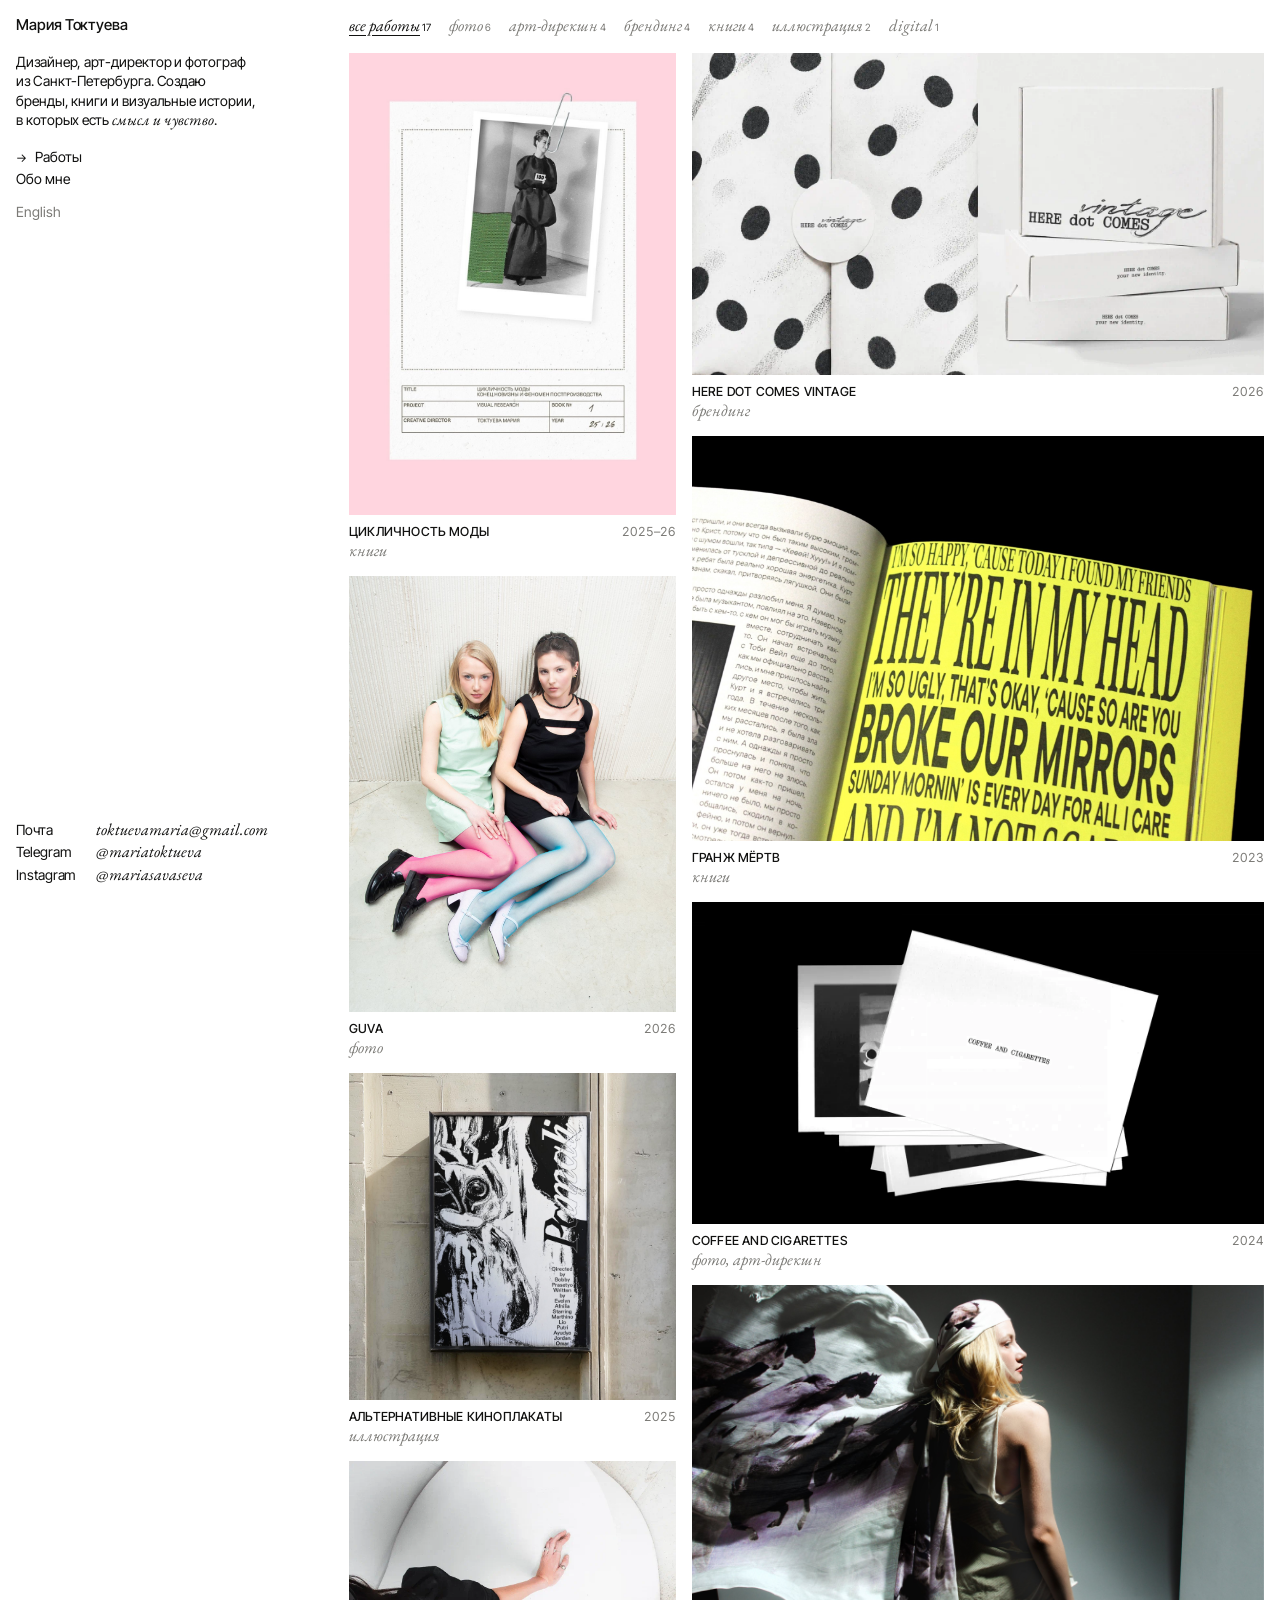
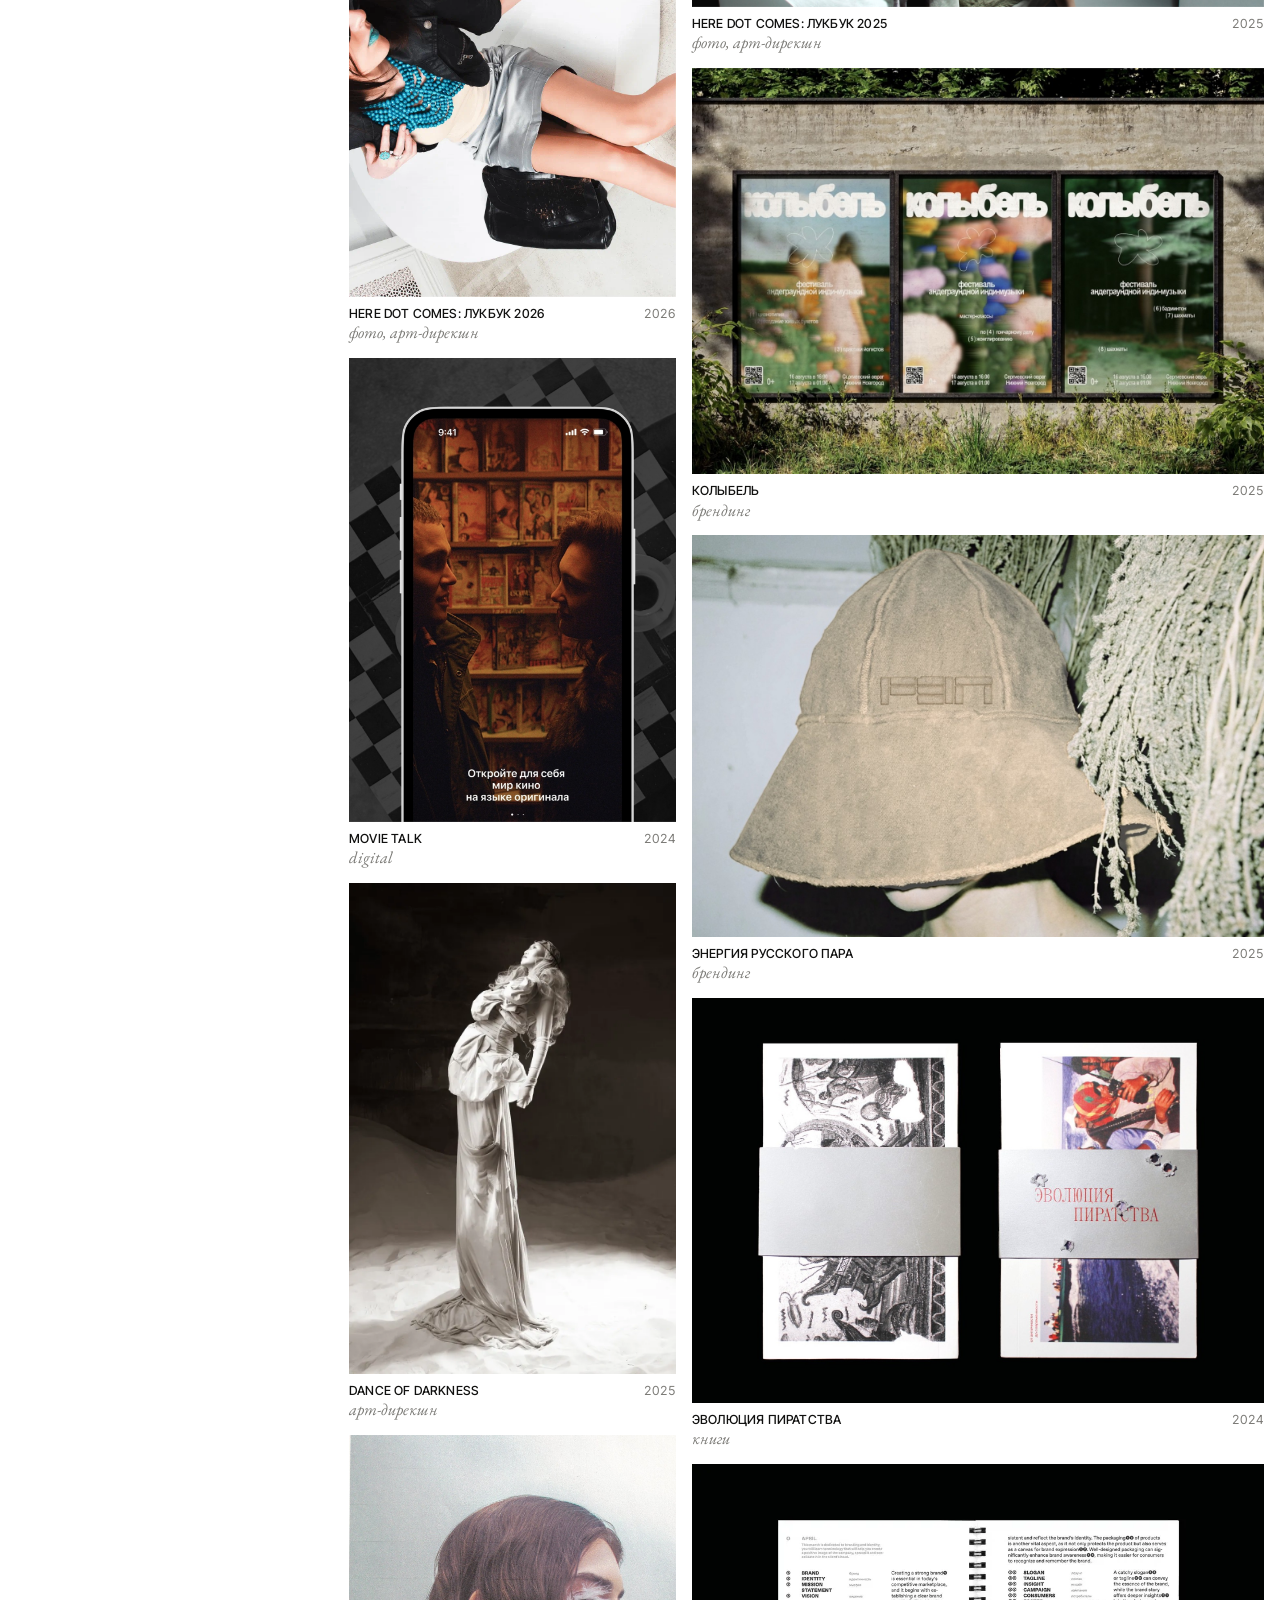
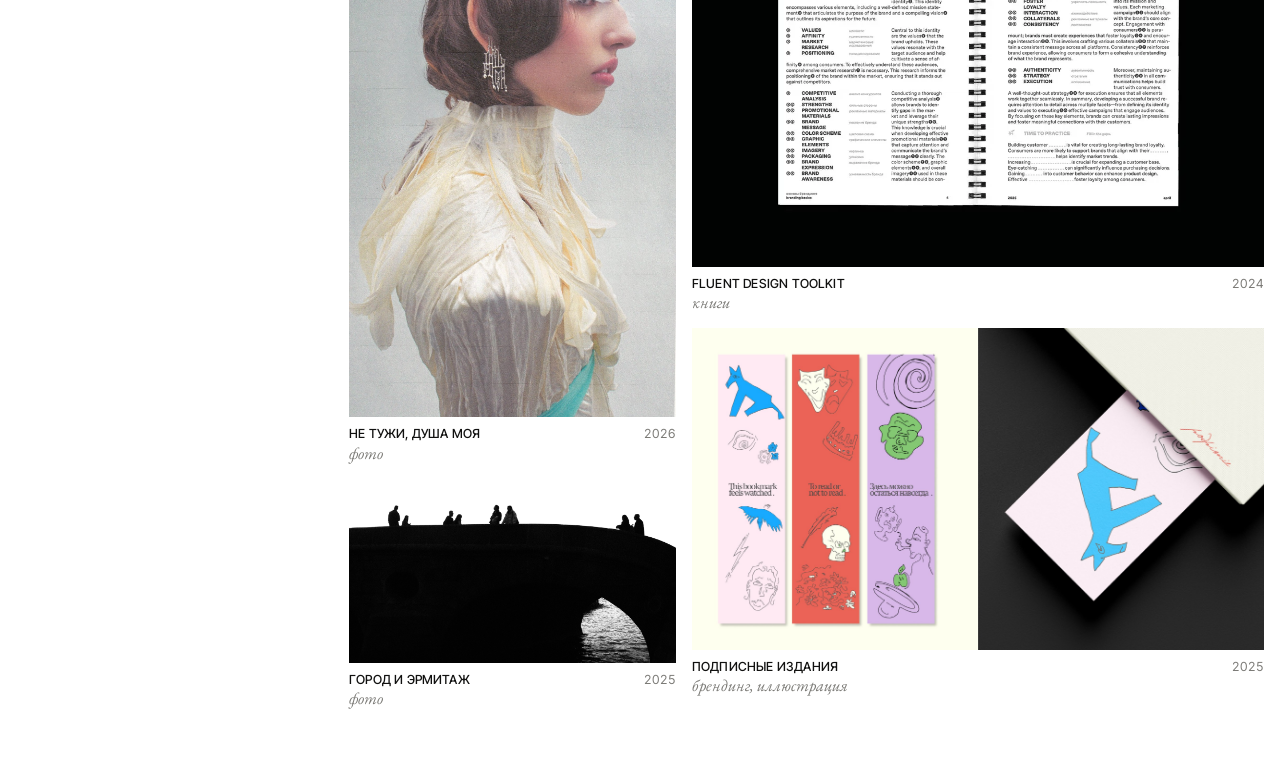
==== commit b5136b24: "Английская версия сайта (en.html) и CV на английском Co-Authored-By: Claude Opus 5.5 <noreply@anthro" ====
--- a/index.html
+++ b/index.html
@@ -10,8 +10,10 @@
 <meta property="og:description" content="Мария Токтуева — графический дизайнер из Санкт-Петербурга. Айдентика, вёрстка книг, арт-дирекшн съёмок и фотография.">
 <meta property="og:image" content="https://toktuevamaria.github.io/og.jpg">
 <meta name="twitter:card" content="summary_large_image">
+<link rel="alternate" hreflang="ru" href="https://toktuevamaria.github.io/">
+<link rel="alternate" hreflang="en" href="https://toktuevamaria.github.io/en.html">
 <link rel="icon" href="favicon.svg" type="image/svg+xml">
-<link rel="stylesheet" href="styles.css?v=2">
+<link rel="stylesheet" href="styles.css?v=3">
 </head>
 <body>
 <div class="wrap" id="app"></div>
@@ -26,6 +28,6 @@
 <script src="data/projects.js"></script>
 <script src="data/about.js"></script>
 <script src="data/layout.js"></script>
-<script src="app.js?v=2"></script>
+<script src="app.js?v=3"></script>
 </body>
 </html>
--- a/styles.css
+++ b/styles.css
@@ -284,3 +284,6 @@
   .facts2{grid-template-columns:1fr}
 }
 video::-webkit-media-controls,video::-webkit-media-controls-start-playback-button,video::-webkit-media-controls-overlay-play-button{display:none!important;-webkit-appearance:none;opacity:0}
+.nav .lang{margin-top:12px;color:var(--muted)}
+.nav .lang:hover{color:var(--fg,inherit)}
+.ptop .lang{color:var(--muted)}
